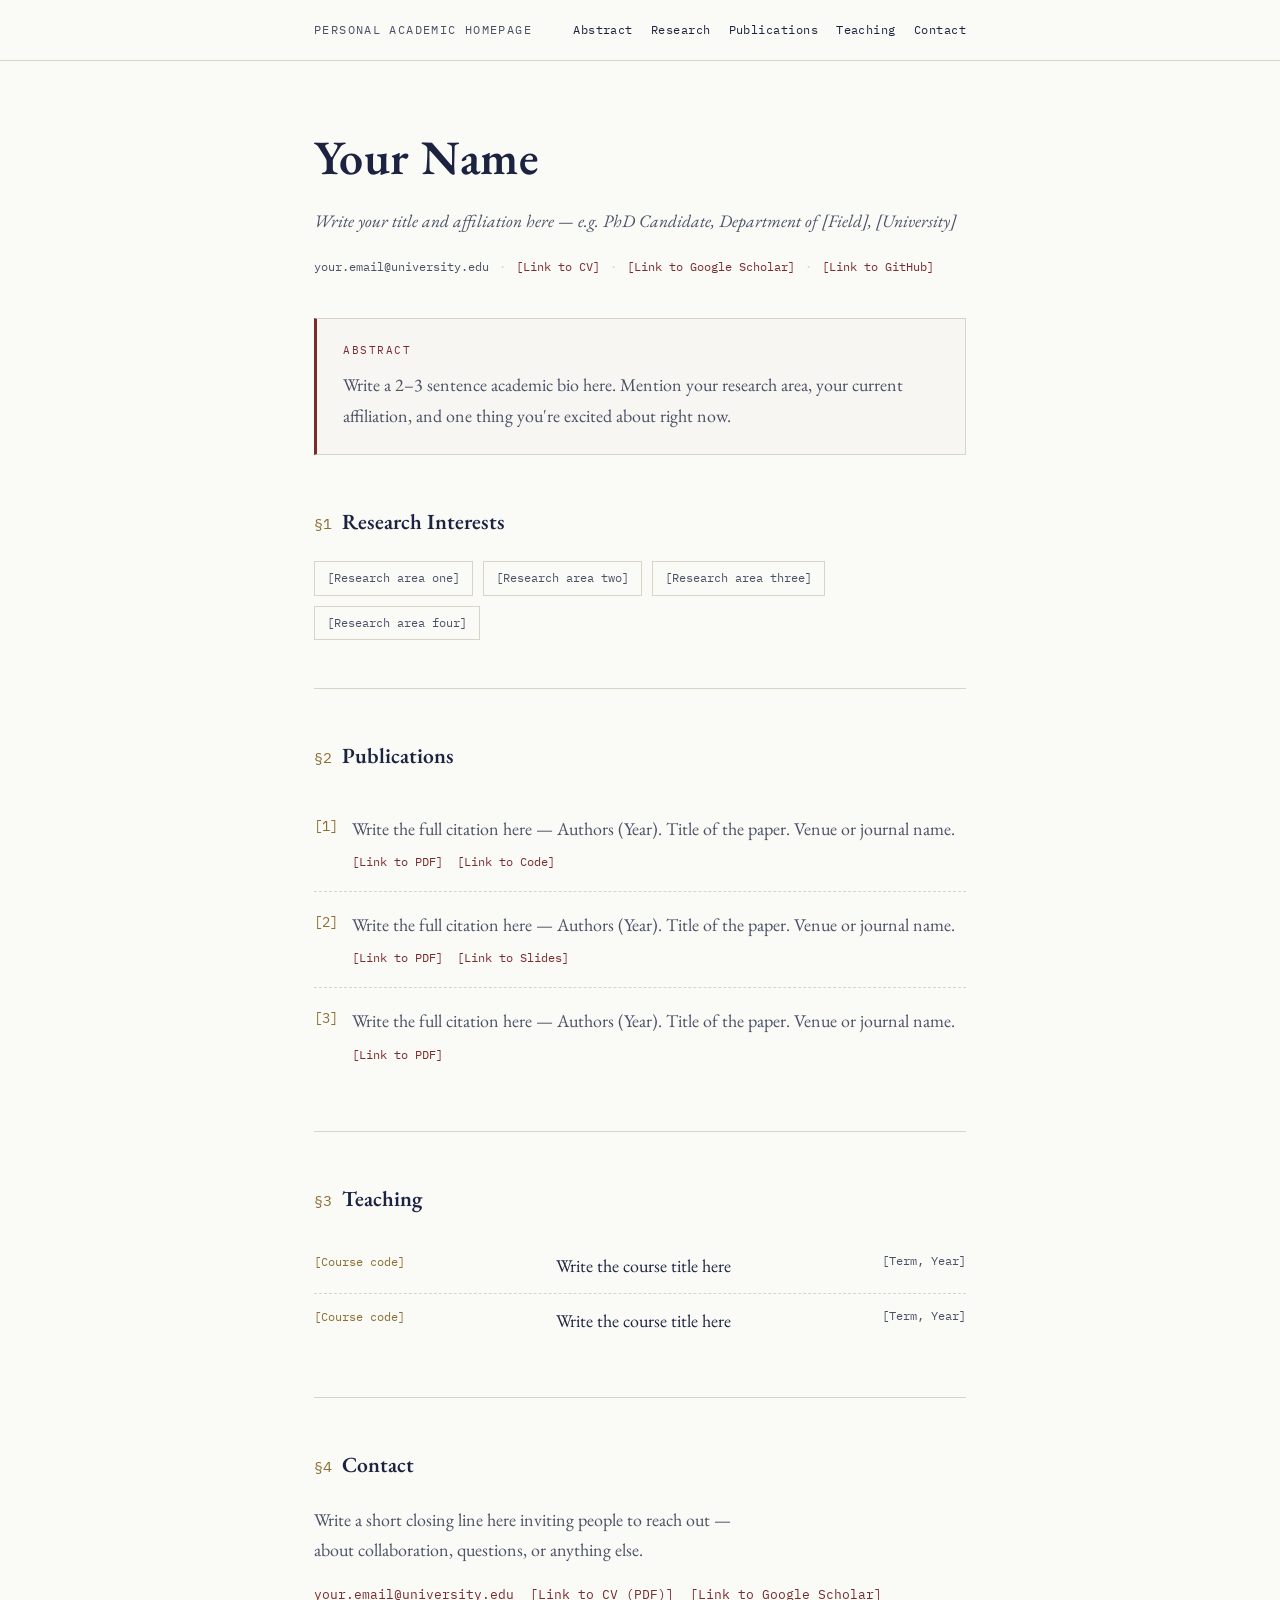
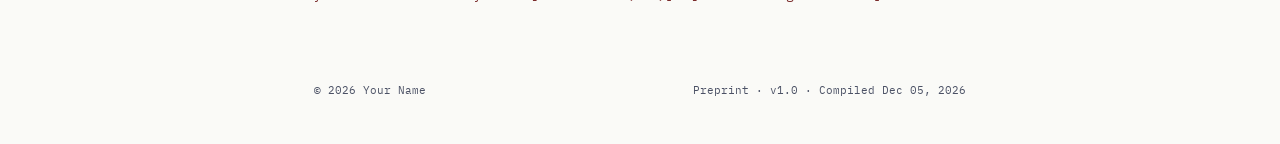
==== index.html @ ace0db7f "Add files via upload" ====
<!DOCTYPE html>
<html lang="en">
<head>
<meta charset="UTF-8">
<meta name="viewport" content="width=device-width, initial-scale=1.0">
<title>Your Name — Academic Homepage</title>
<meta name="description" content="Personal academic homepage template">

<!--
  ============================================================
  HOW TO USE THIS TEMPLATE
  1. Search for "Your Name" and replace with your actual name.
  2. Fill in every line that says "Write ... here" with your
     own content — those are the placeholders.
  3. Replace every "[Link to ...]" href="#" with a real URL.
  4. Replace "your.email@university.edu" with your real email.
  5. Save as index.html and push it to your GitHub Pages repo.
  ============================================================
-->

<link rel="preconnect" href="https://fonts.googleapis.com">
<link rel="preconnect" href="https://fonts.gstatic.com" crossorigin>
<link href="https://fonts.googleapis.com/css2?family=EB+Garamond:ital,wght@0,400;0,500;0,600;1,400;1,500&family=IBM+Plex+Mono:wght@400;600&display=swap" rel="stylesheet">

<style>
  :root{
    --ink: #1B2340;
    --ink-soft: #4B5165;
    --paper: #FAFAF7;
    --line: #D9D4C6;
    --accent: #7A2B2B;
    --brass: #8C6E31;
    --maxw: 700px;
  }

  *{ box-sizing: border-box; }
  html{ scroll-behavior: smooth; }

  body{
    margin: 0;
    background: var(--paper);
    color: var(--ink);
    font-family: 'EB Garamond', Georgia, serif;
    font-size: 18px;
    line-height: 1.7;
  }

  a{ color: var(--accent); text-decoration: none; border-bottom: 1px solid transparent; }
  a:hover{ border-bottom-color: var(--accent); }

  .wrap{
    max-width: var(--maxw);
    margin: 0 auto;
    padding: 0 24px;
  }

  /* ---------- Running head ---------- */
  .running-head{
    border-bottom: 1px solid var(--line);
    padding: 20px 0;
  }
  .running-head .wrap{
    display: flex;
    justify-content: space-between;
    align-items: baseline;
    flex-wrap: wrap;
    gap: 10px 24px;
  }
  .running-head .mark{
    font-family: 'IBM Plex Mono', monospace;
    font-size: 0.72rem;
    letter-spacing: 0.12em;
    text-transform: uppercase;
    color: var(--ink-soft);
  }
  nav.toc{
    display: flex;
    gap: 18px;
    font-family: 'IBM Plex Mono', monospace;
    font-size: 0.72rem;
    letter-spacing: 0.04em;
  }
  nav.toc a{ color: var(--ink); border-bottom: none; }
  nav.toc a:hover{ color: var(--accent); }

  /* ---------- Title block ---------- */
  .title-block{ padding: 56px 0 40px; }
  .title-block h1{
    font-weight: 600;
    font-size: clamp(2.2rem, 6vw, 3rem);
    margin: 0 0 8px;
    letter-spacing: 0.01em;
  }
  .title-block .affiliation{
    font-style: italic;
    color: var(--ink-soft);
    font-size: 1.1rem;
    margin: 0 0 20px;
  }
  .contact-row{
    font-family: 'IBM Plex Mono', monospace;
    font-size: 0.78rem;
    color: var(--ink-soft);
    display: flex;
    flex-wrap: wrap;
    gap: 6px 10px;
  }
  .contact-row span.sep{ color: var(--line); }

  /* ---------- Abstract box ---------- */
  .abstract{
    margin: 40px 0 0;
    padding: 22px 26px;
    border: 1px solid var(--line);
    border-left: 3px solid var(--accent);
    background: rgba(122,43,43,0.02);
  }
  .abstract .label{
    display: block;
    font-family: 'IBM Plex Mono', monospace;
    font-size: 0.7rem;
    letter-spacing: 0.14em;
    text-transform: uppercase;
    color: var(--accent);
    margin-bottom: 10px;
  }
  .abstract p{ margin: 0; color: var(--ink-soft); }

  /* ---------- Sections ---------- */
  section{
    padding: 48px 0;
    border-bottom: 1px solid var(--line);
  }
  section:last-of-type{ border-bottom: none; }

  .sec-head{
    display: flex;
    align-items: baseline;
    gap: 10px;
    margin-bottom: 22px;
  }
  .sec-head .sign{
    font-family: 'IBM Plex Mono', monospace;
    color: var(--brass);
    font-size: 0.95rem;
  }
  .sec-head h2{
    font-weight: 600;
    font-size: 1.35rem;
    margin: 0;
  }

  /* ---------- Research tags ---------- */
  .tag-list{
    display: flex;
    flex-wrap: wrap;
    gap: 10px;
  }
  .tag-list span{
    font-family: 'IBM Plex Mono', monospace;
    font-size: 0.75rem;
    padding: 6px 12px;
    border: 1px solid var(--line);
    color: var(--ink-soft);
  }

  /* ---------- Publications ---------- */
  .pub-list{ list-style: none; margin: 0; padding: 0; }
  .pub-list li{
    display: flex;
    gap: 14px;
    padding: 18px 0;
    border-bottom: 1px dashed var(--line);
  }
  .pub-list li:last-child{ border-bottom: none; }
  .pub-list .cite-no{
    font-family: 'IBM Plex Mono', monospace;
    color: var(--brass);
    font-size: 0.9rem;
    flex-shrink: 0;
  }
  .pub-list .cite-body p{
    margin: 0 0 8px;
    color: var(--ink-soft);
  }
  .pub-links{
    font-family: 'IBM Plex Mono', monospace;
    font-size: 0.72rem;
    display: flex;
    gap: 14px;
  }

  /* ---------- Teaching ---------- */
  .teach-list{ list-style: none; margin: 0; padding: 0; }
  .teach-list li{
    display: flex;
    justify-content: space-between;
    gap: 16px;
    padding: 12px 0;
    border-bottom: 1px dashed var(--line);
  }
  .teach-list li:last-child{ border-bottom: none; }
  .teach-list .code{
    font-family: 'IBM Plex Mono', monospace;
    font-size: 0.78rem;
    color: var(--brass);
    white-space: nowrap;
  }
  .teach-list .term{
    font-family: 'IBM Plex Mono', monospace;
    font-size: 0.75rem;
    color: var(--ink-soft);
    white-space: nowrap;
  }

  /* ---------- Contact ---------- */
  .contact p{ color: var(--ink-soft); max-width: 50ch; }
  .contact .links{
    font-family: 'IBM Plex Mono', monospace;
    font-size: 0.8rem;
    display: flex;
    flex-wrap: wrap;
    gap: 8px 16px;
    margin-top: 16px;
  }

  /* ---------- Footer ---------- */
  footer.colophon{
    padding: 26px 0 44px;
    font-family: 'IBM Plex Mono', monospace;
    font-size: 0.7rem;
    color: var(--ink-soft);
    display: flex;
    justify-content: space-between;
    flex-wrap: wrap;
    gap: 8px;
  }

  /* ---------- Reveal on scroll ---------- */
  .reveal{
    opacity: 0;
    transform: translateY(12px);
    transition: opacity .5s ease, transform .5s ease;
  }
  .reveal.is-visible{ opacity: 1; transform: none; }

  /* ---------- Accessibility ---------- */
  a:focus-visible, button:focus-visible{
    outline: 2px solid var(--accent);
    outline-offset: 3px;
  }
  @media (prefers-reduced-motion: reduce){
    *{ animation: none !important; transition: none !important; }
    .reveal{ opacity: 1; transform: none; }
  }

  @media (max-width: 600px){
    body{ font-size: 17px; }
    .title-block{ padding: 40px 0 32px; }
    section{ padding: 36px 0; }
    .pub-list li{ flex-direction: column; gap: 8px; }
    .teach-list li{ flex-direction: column; gap: 4px; }
  }
</style>
</head>
<body>

<header class="running-head">
  <div class="wrap">
    <span class="mark">Personal Academic Homepage</span>
    <nav class="toc">
      <a href="#about">Abstract</a>
      <a href="#research">Research</a>
      <a href="#publications">Publications</a>
      <a href="#teaching">Teaching</a>
      <a href="#contact">Contact</a>
    </nav>
  </div>
</header>

<main class="wrap">

  <!-- TITLE BLOCK -->
  <section class="title-block" style="border-bottom:none;padding-bottom:0;">
    <h1>Your Name</h1>
    <p class="affiliation">Write your title and affiliation here — e.g. PhD Candidate, Department of [Field], [University]</p>
    <div class="contact-row">
      <span>your.email@university.edu</span>
      <span class="sep">·</span>
      <a href="#">[Link to CV]</a>
      <span class="sep">·</span>
      <a href="#">[Link to Google Scholar]</a>
      <span class="sep">·</span>
      <a href="#">[Link to GitHub]</a>
    </div>

    <div class="abstract" id="about">
      <span class="label">Abstract</span>
      <p>Write a 2–3 sentence academic bio here. Mention your research area, your current affiliation, and one thing you're excited about right now.</p>
    </div>
  </section>

  <!-- RESEARCH INTERESTS -->
  <section id="research" class="reveal">
    <div class="sec-head">
      <span class="sign">§1</span>
      <h2>Research Interests</h2>
    </div>
    <div class="tag-list">
      <span>[Research area one]</span>
      <span>[Research area two]</span>
      <span>[Research area three]</span>
      <span>[Research area four]</span>
    </div>
  </section>

  <!-- PUBLICATIONS -->
  <section id="publications" class="reveal">
    <div class="sec-head">
      <span class="sign">§2</span>
      <h2>Publications</h2>
    </div>
    <ul class="pub-list">
      <li>
        <span class="cite-no">[1]</span>
        <div class="cite-body">
          <p>Write the full citation here — Authors (Year). Title of the paper. Venue or journal name.</p>
          <div class="pub-links">
            <a href="#">[Link to PDF]</a>
            <a href="#">[Link to Code]</a>
          </div>
        </div>
      </li>
      <li>
        <span class="cite-no">[2]</span>
        <div class="cite-body">
          <p>Write the full citation here — Authors (Year). Title of the paper. Venue or journal name.</p>
          <div class="pub-links">
            <a href="#">[Link to PDF]</a>
            <a href="#">[Link to Slides]</a>
          </div>
        </div>
      </li>
      <li>
        <span class="cite-no">[3]</span>
        <div class="cite-body">
          <p>Write the full citation here — Authors (Year). Title of the paper. Venue or journal name.</p>
          <div class="pub-links">
            <a href="#">[Link to PDF]</a>
          </div>
        </div>
      </li>
    </ul>
  </section>

  <!-- TEACHING -->
  <section id="teaching" class="reveal">
    <div class="sec-head">
      <span class="sign">§3</span>
      <h2>Teaching</h2>
    </div>
    <ul class="teach-list">
      <li>
        <span class="code">[Course code]</span>
        <span>Write the course title here</span>
        <span class="term">[Term, Year]</span>
      </li>
      <li>
        <span class="code">[Course code]</span>
        <span>Write the course title here</span>
        <span class="term">[Term, Year]</span>
      </li>
    </ul>
  </section>

  <!-- CONTACT -->
  <section id="contact" class="reveal contact">
    <div class="sec-head">
      <span class="sign">§4</span>
      <h2>Contact</h2>
    </div>
    <p>Write a short closing line here inviting people to reach out — about collaboration, questions, or anything else.</p>
    <div class="links">
      <a href="mailto:your.email@university.edu">your.email@university.edu</a>
      <a href="#">[Link to CV (PDF)]</a>
      <a href="#">[Link to Google Scholar]</a>
    </div>
  </section>

</main>

<footer class="colophon">
  <div class="wrap" style="display:flex;justify-content:space-between;flex-wrap:wrap;gap:8px;width:100%;">
    <span id="year-line">© 2026 Your Name</span>
    <span id="compiled-line"></span>
  </div>
</footer>

<script>
  document.getElementById('year-line').textContent = '© ' + new Date().getFullYear() + ' Your Name';
  document.getElementById('compiled-line').textContent =
    'Preprint · v1.0 · Compiled ' + new Date().toLocaleDateString('en-US', { year: 'numeric', month: 'short', day: '2-digit' });

  var prefersReduced = window.matchMedia('(prefers-reduced-motion: reduce)').matches;
  if (!prefersReduced && 'IntersectionObserver' in window) {
    var revealEls = document.querySelectorAll('.reveal');
    var io = new IntersectionObserver(function (entries) {
      entries.forEach(function (entry) {
        if (entry.isIntersecting) {
          entry.target.classList.add('is-visible');
          io.unobserve(entry.target);
        }
      });
    }, { threshold: 0.12 });
    revealEls.forEach(function (el) { io.observe(el); });
  } else {
    document.querySelectorAll('.reveal').forEach(function (el) {
      el.classList.add('is-visible');
    });
  }
</script>

</body>
</html>
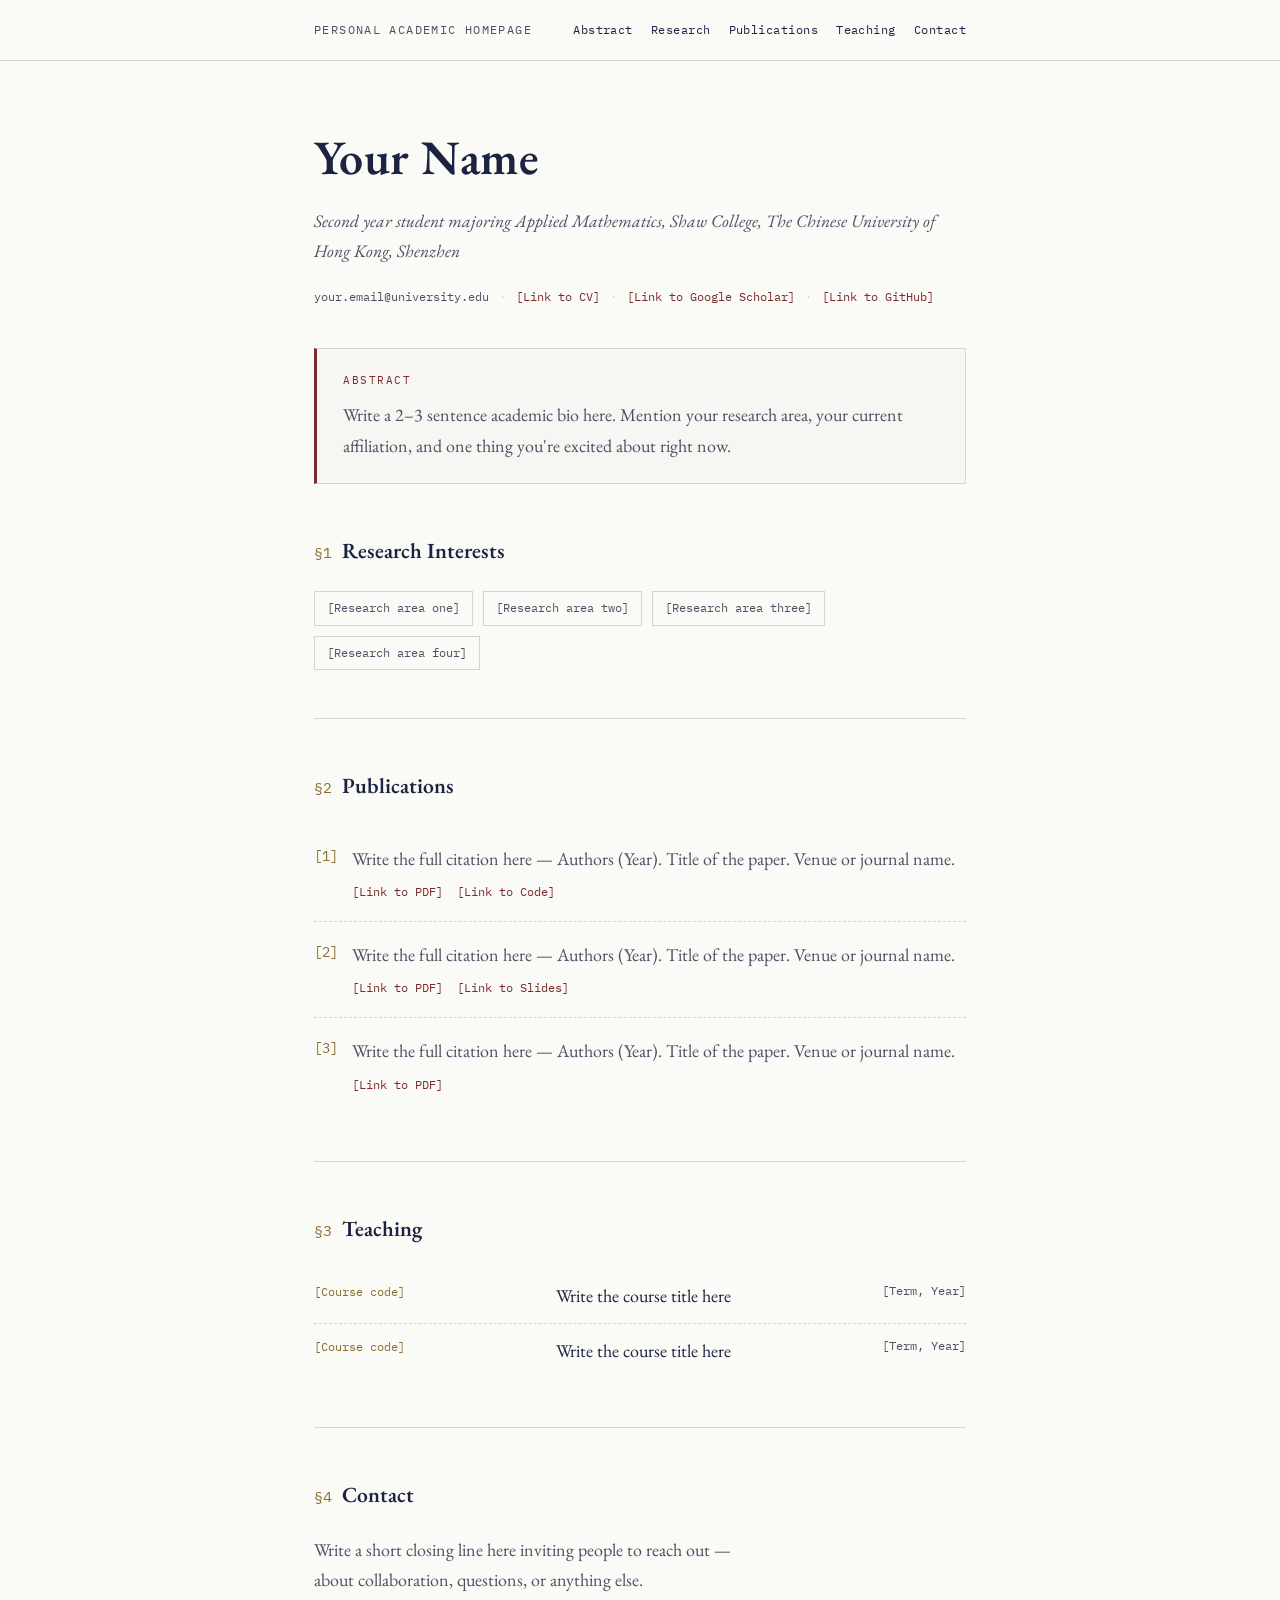
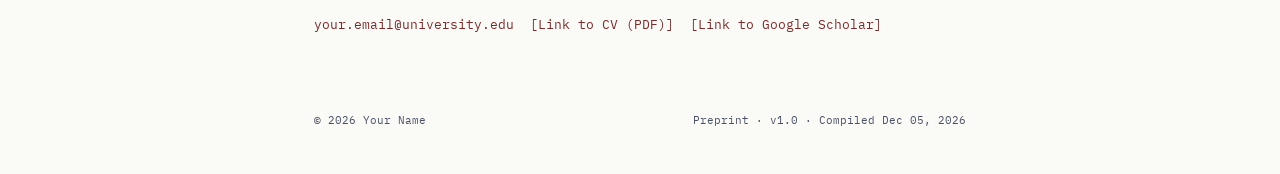
==== commit 44492b0b: "Update title and affiliation in index.html Updated the title and affiliation in the HTML file to ref" ====
--- a/index.html
+++ b/index.html
@@ -3,7 +3,7 @@
 <head>
 <meta charset="UTF-8">
 <meta name="viewport" content="width=device-width, initial-scale=1.0">
-<title>Your Name — Academic Homepage</title>
+<title>于慧泉 YU, Huiquan (Hurst) — Academic Homepage</title>
 <meta name="description" content="Personal academic homepage template">
 
 <!--
@@ -283,7 +283,7 @@
   <!-- TITLE BLOCK -->
   <section class="title-block" style="border-bottom:none;padding-bottom:0;">
     <h1>Your Name</h1>
-    <p class="affiliation">Write your title and affiliation here — e.g. PhD Candidate, Department of [Field], [University]</p>
+    <p class="affiliation">Second year student majoring Applied Mathematics, Shaw College, The Chinese University of Hong Kong, Shenzhen</p>
     <div class="contact-row">
       <span>your.email@university.edu</span>
       <span class="sep">·</span>
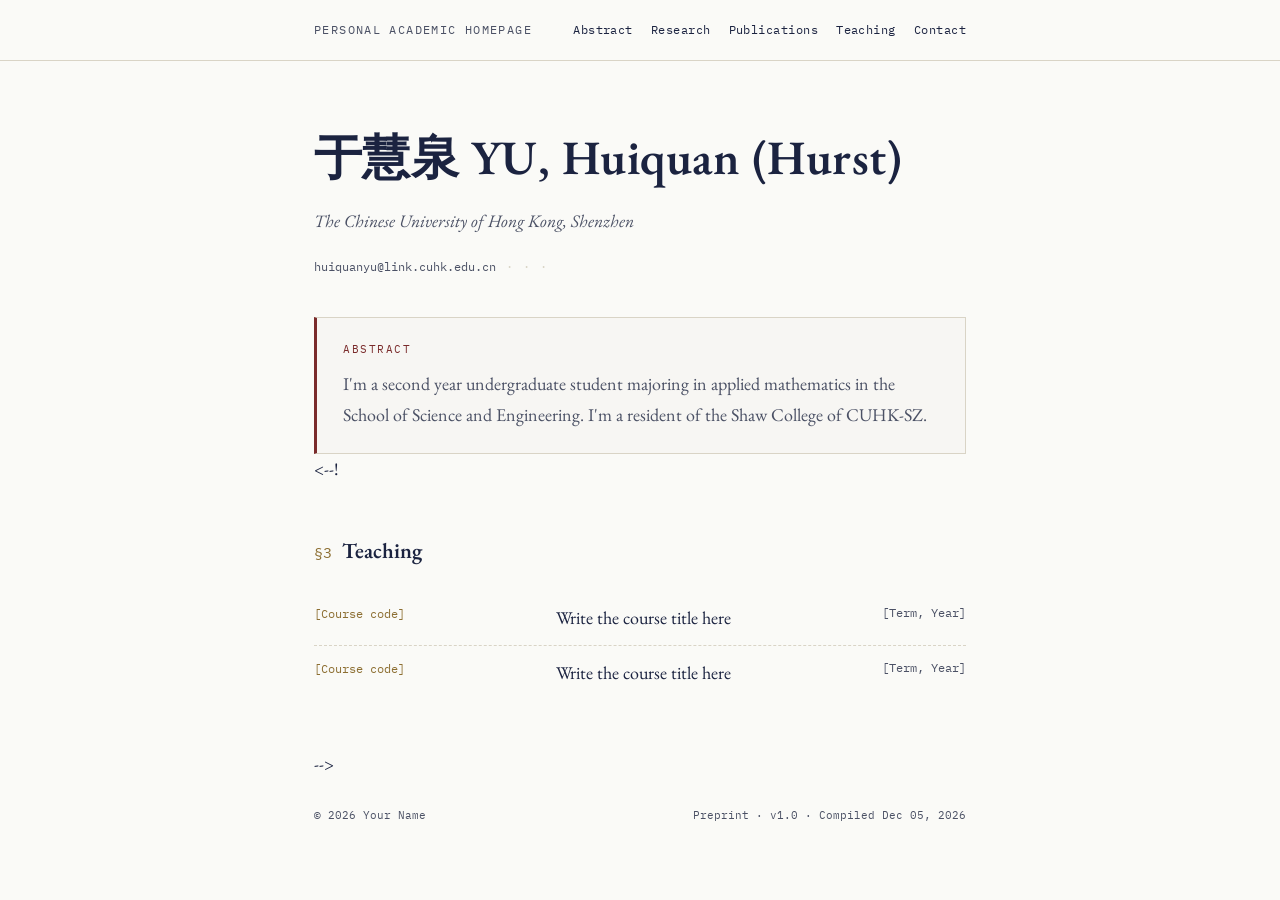
==== commit 6a5db471: "Update personal details and clean up HTML sections Updated personal information and affiliation in t" ====
--- a/index.html
+++ b/index.html
@@ -282,25 +282,26 @@
 
   <!-- TITLE BLOCK -->
   <section class="title-block" style="border-bottom:none;padding-bottom:0;">
-    <h1>Your Name</h1>
-    <p class="affiliation">Second year student majoring Applied Mathematics, Shaw College, The Chinese University of Hong Kong, Shenzhen</p>
+    <h1>于慧泉 YU, Huiquan (Hurst)</h1>
+    <p class="affiliation">The Chinese University of Hong Kong, Shenzhen</p>
     <div class="contact-row">
-      <span>your.email@university.edu</span>
+      <span>huiquanyu@link.cuhk.edu.cn</span>
       <span class="sep">·</span>
-      <a href="#">[Link to CV]</a>
+      <!-- <a href="#">[Link to CV]</a> -->
       <span class="sep">·</span>
-      <a href="#">[Link to Google Scholar]</a>
+      <!-- <a href="#">[Link to Google Scholar]</a> -->
       <span class="sep">·</span>
-      <a href="#">[Link to GitHub]</a>
+      <!-- <a href="#">[Link to GitHub]</a> -->
     </div>
 
     <div class="abstract" id="about">
       <span class="label">Abstract</span>
-      <p>Write a 2–3 sentence academic bio here. Mention your research area, your current affiliation, and one thing you're excited about right now.</p>
+      <p>I'm a second year undergraduate student majoring in applied mathematics in the School of Science and Engineering. I'm a resident of the Shaw College of CUHK-SZ.</p>
     </div>
   </section>
 
   <!-- RESEARCH INTERESTS -->
+  <!--
   <section id="research" class="reveal">
     <div class="sec-head">
       <span class="sign">§1</span>
@@ -313,8 +314,10 @@
       <span>[Research area four]</span>
     </div>
   </section>
+  -->
 
   <!-- PUBLICATIONS -->
+  <!--
   <section id="publications" class="reveal">
     <div class="sec-head">
       <span class="sign">§2</span>
@@ -352,8 +355,10 @@
       </li>
     </ul>
   </section>
+  -->
 
   <!-- TEACHING -->
+  <--!
   <section id="teaching" class="reveal">
     <div class="sec-head">
       <span class="sign">§3</span>
@@ -372,8 +377,10 @@
       </li>
     </ul>
   </section>
+  -->
 
   <!-- CONTACT -->
+  <!--
   <section id="contact" class="reveal contact">
     <div class="sec-head">
       <span class="sign">§4</span>
@@ -386,7 +393,8 @@
       <a href="#">[Link to Google Scholar]</a>
     </div>
   </section>
-
+  -->
+    
 </main>
 
 <footer class="colophon">
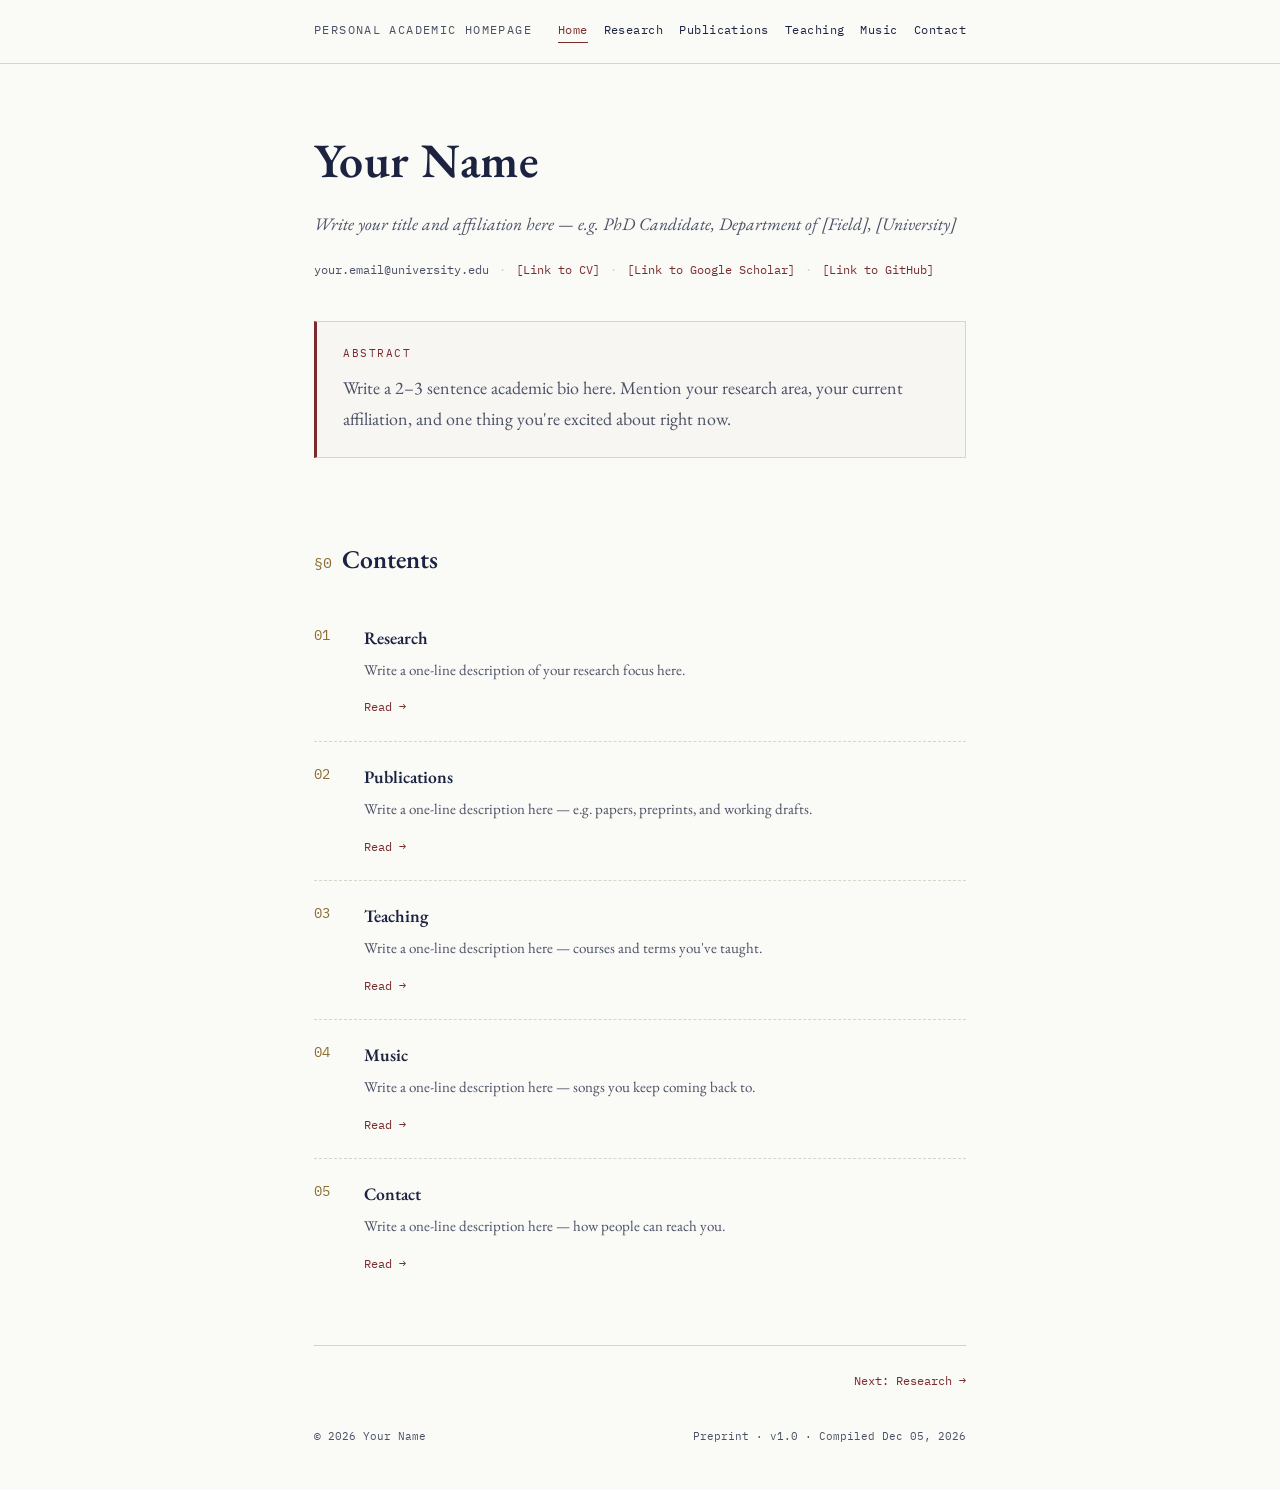
==== commit 9a02af96: "Add files via upload" ====
--- a/index.html
+++ b/index.html
@@ -3,265 +3,29 @@
 <head>
 <meta charset="UTF-8">
 <meta name="viewport" content="width=device-width, initial-scale=1.0">
-<title>于慧泉 YU, Huiquan (Hurst) — Academic Homepage</title>
-<meta name="description" content="Personal academic homepage template">
+<title>Your Name — Academic Homepage</title>
+<meta name="description" content="Personal academic homepage">
 
 <!--
   ============================================================
-  HOW TO USE THIS TEMPLATE
-  1. Search for "Your Name" and replace with your actual name.
-  2. Fill in every line that says "Write ... here" with your
-     own content — those are the placeholders.
-  3. Replace every "[Link to ...]" href="#" with a real URL.
-  4. Replace "your.email@university.edu" with your real email.
-  5. Save as index.html and push it to your GitHub Pages repo.
+  HOW THIS SITE IS ORGANIZED
+  Each section now lives on its own page:
+    index.html          — Home (this page)
+    research.html        — Research Interests
+    publications.html    — Publications
+    teaching.html         — Teaching
+    music.html            — Music you like
+    contact.html          — Contact
+  All pages share style.css and script.js, so you only need to
+  edit those two files once to change the look/behavior everywhere.
+  Replace "Your Name" and every "Write ... here" placeholder.
   ============================================================
 -->
 
 <link rel="preconnect" href="https://fonts.googleapis.com">
 <link rel="preconnect" href="https://fonts.gstatic.com" crossorigin>
 <link href="https://fonts.googleapis.com/css2?family=EB+Garamond:ital,wght@0,400;0,500;0,600;1,400;1,500&family=IBM+Plex+Mono:wght@400;600&display=swap" rel="stylesheet">
-
-<style>
-  :root{
-    --ink: #1B2340;
-    --ink-soft: #4B5165;
-    --paper: #FAFAF7;
-    --line: #D9D4C6;
-    --accent: #7A2B2B;
-    --brass: #8C6E31;
-    --maxw: 700px;
-  }
-
-  *{ box-sizing: border-box; }
-  html{ scroll-behavior: smooth; }
-
-  body{
-    margin: 0;
-    background: var(--paper);
-    color: var(--ink);
-    font-family: 'EB Garamond', Georgia, serif;
-    font-size: 18px;
-    line-height: 1.7;
-  }
-
-  a{ color: var(--accent); text-decoration: none; border-bottom: 1px solid transparent; }
-  a:hover{ border-bottom-color: var(--accent); }
-
-  .wrap{
-    max-width: var(--maxw);
-    margin: 0 auto;
-    padding: 0 24px;
-  }
-
-  /* ---------- Running head ---------- */
-  .running-head{
-    border-bottom: 1px solid var(--line);
-    padding: 20px 0;
-  }
-  .running-head .wrap{
-    display: flex;
-    justify-content: space-between;
-    align-items: baseline;
-    flex-wrap: wrap;
-    gap: 10px 24px;
-  }
-  .running-head .mark{
-    font-family: 'IBM Plex Mono', monospace;
-    font-size: 0.72rem;
-    letter-spacing: 0.12em;
-    text-transform: uppercase;
-    color: var(--ink-soft);
-  }
-  nav.toc{
-    display: flex;
-    gap: 18px;
-    font-family: 'IBM Plex Mono', monospace;
-    font-size: 0.72rem;
-    letter-spacing: 0.04em;
-  }
-  nav.toc a{ color: var(--ink); border-bottom: none; }
-  nav.toc a:hover{ color: var(--accent); }
-
-  /* ---------- Title block ---------- */
-  .title-block{ padding: 56px 0 40px; }
-  .title-block h1{
-    font-weight: 600;
-    font-size: clamp(2.2rem, 6vw, 3rem);
-    margin: 0 0 8px;
-    letter-spacing: 0.01em;
-  }
-  .title-block .affiliation{
-    font-style: italic;
-    color: var(--ink-soft);
-    font-size: 1.1rem;
-    margin: 0 0 20px;
-  }
-  .contact-row{
-    font-family: 'IBM Plex Mono', monospace;
-    font-size: 0.78rem;
-    color: var(--ink-soft);
-    display: flex;
-    flex-wrap: wrap;
-    gap: 6px 10px;
-  }
-  .contact-row span.sep{ color: var(--line); }
-
-  /* ---------- Abstract box ---------- */
-  .abstract{
-    margin: 40px 0 0;
-    padding: 22px 26px;
-    border: 1px solid var(--line);
-    border-left: 3px solid var(--accent);
-    background: rgba(122,43,43,0.02);
-  }
-  .abstract .label{
-    display: block;
-    font-family: 'IBM Plex Mono', monospace;
-    font-size: 0.7rem;
-    letter-spacing: 0.14em;
-    text-transform: uppercase;
-    color: var(--accent);
-    margin-bottom: 10px;
-  }
-  .abstract p{ margin: 0; color: var(--ink-soft); }
-
-  /* ---------- Sections ---------- */
-  section{
-    padding: 48px 0;
-    border-bottom: 1px solid var(--line);
-  }
-  section:last-of-type{ border-bottom: none; }
-
-  .sec-head{
-    display: flex;
-    align-items: baseline;
-    gap: 10px;
-    margin-bottom: 22px;
-  }
-  .sec-head .sign{
-    font-family: 'IBM Plex Mono', monospace;
-    color: var(--brass);
-    font-size: 0.95rem;
-  }
-  .sec-head h2{
-    font-weight: 600;
-    font-size: 1.35rem;
-    margin: 0;
-  }
-
-  /* ---------- Research tags ---------- */
-  .tag-list{
-    display: flex;
-    flex-wrap: wrap;
-    gap: 10px;
-  }
-  .tag-list span{
-    font-family: 'IBM Plex Mono', monospace;
-    font-size: 0.75rem;
-    padding: 6px 12px;
-    border: 1px solid var(--line);
-    color: var(--ink-soft);
-  }
-
-  /* ---------- Publications ---------- */
-  .pub-list{ list-style: none; margin: 0; padding: 0; }
-  .pub-list li{
-    display: flex;
-    gap: 14px;
-    padding: 18px 0;
-    border-bottom: 1px dashed var(--line);
-  }
-  .pub-list li:last-child{ border-bottom: none; }
-  .pub-list .cite-no{
-    font-family: 'IBM Plex Mono', monospace;
-    color: var(--brass);
-    font-size: 0.9rem;
-    flex-shrink: 0;
-  }
-  .pub-list .cite-body p{
-    margin: 0 0 8px;
-    color: var(--ink-soft);
-  }
-  .pub-links{
-    font-family: 'IBM Plex Mono', monospace;
-    font-size: 0.72rem;
-    display: flex;
-    gap: 14px;
-  }
-
-  /* ---------- Teaching ---------- */
-  .teach-list{ list-style: none; margin: 0; padding: 0; }
-  .teach-list li{
-    display: flex;
-    justify-content: space-between;
-    gap: 16px;
-    padding: 12px 0;
-    border-bottom: 1px dashed var(--line);
-  }
-  .teach-list li:last-child{ border-bottom: none; }
-  .teach-list .code{
-    font-family: 'IBM Plex Mono', monospace;
-    font-size: 0.78rem;
-    color: var(--brass);
-    white-space: nowrap;
-  }
-  .teach-list .term{
-    font-family: 'IBM Plex Mono', monospace;
-    font-size: 0.75rem;
-    color: var(--ink-soft);
-    white-space: nowrap;
-  }
-
-  /* ---------- Contact ---------- */
-  .contact p{ color: var(--ink-soft); max-width: 50ch; }
-  .contact .links{
-    font-family: 'IBM Plex Mono', monospace;
-    font-size: 0.8rem;
-    display: flex;
-    flex-wrap: wrap;
-    gap: 8px 16px;
-    margin-top: 16px;
-  }
-
-  /* ---------- Footer ---------- */
-  footer.colophon{
-    padding: 26px 0 44px;
-    font-family: 'IBM Plex Mono', monospace;
-    font-size: 0.7rem;
-    color: var(--ink-soft);
-    display: flex;
-    justify-content: space-between;
-    flex-wrap: wrap;
-    gap: 8px;
-  }
-
-  /* ---------- Reveal on scroll ---------- */
-  .reveal{
-    opacity: 0;
-    transform: translateY(12px);
-    transition: opacity .5s ease, transform .5s ease;
-  }
-  .reveal.is-visible{ opacity: 1; transform: none; }
-
-  /* ---------- Accessibility ---------- */
-  a:focus-visible, button:focus-visible{
-    outline: 2px solid var(--accent);
-    outline-offset: 3px;
-  }
-  @media (prefers-reduced-motion: reduce){
-    *{ animation: none !important; transition: none !important; }
-    .reveal{ opacity: 1; transform: none; }
-  }
-
-  @media (max-width: 600px){
-    body{ font-size: 17px; }
-    .title-block{ padding: 40px 0 32px; }
-    section{ padding: 36px 0; }
-    .pub-list li{ flex-direction: column; gap: 8px; }
-    .teach-list li{ flex-direction: column; gap: 4px; }
-  }
-</style>
+<link rel="stylesheet" href="style.css">
 </head>
 <body>
 
@@ -269,132 +33,91 @@
   <div class="wrap">
     <span class="mark">Personal Academic Homepage</span>
     <nav class="toc">
-      <a href="#about">Abstract</a>
-      <a href="#research">Research</a>
-      <a href="#publications">Publications</a>
-      <a href="#teaching">Teaching</a>
-      <a href="#contact">Contact</a>
+      <a href="index.html" class="active">Home</a>
+      <a href="research.html">Research</a>
+      <a href="publications.html">Publications</a>
+      <a href="teaching.html">Teaching</a>
+      <a href="music.html">Music</a>
+      <a href="contact.html">Contact</a>
     </nav>
   </div>
 </header>
 
 <main class="wrap">
 
-  <!-- TITLE BLOCK -->
-  <section class="title-block" style="border-bottom:none;padding-bottom:0;">
-    <h1>于慧泉 YU, Huiquan (Hurst)</h1>
-    <p class="affiliation">The Chinese University of Hong Kong, Shenzhen</p>
+  <section class="title-block">
+    <h1>Your Name</h1>
+    <p class="affiliation">Write your title and affiliation here — e.g. PhD Candidate, Department of [Field], [University]</p>
     <div class="contact-row">
-      <span>huiquanyu@link.cuhk.edu.cn</span>
+      <span>your.email@university.edu</span>
       <span class="sep">·</span>
-      <!-- <a href="#">[Link to CV]</a> -->
+      <a href="#">[Link to CV]</a>
       <span class="sep">·</span>
-      <!-- <a href="#">[Link to Google Scholar]</a> -->
+      <a href="#">[Link to Google Scholar]</a>
       <span class="sep">·</span>
-      <!-- <a href="#">[Link to GitHub]</a> -->
+      <a href="#">[Link to GitHub]</a>
     </div>
 
-    <div class="abstract" id="about">
+    <div class="abstract">
       <span class="label">Abstract</span>
-      <p>I'm a second year undergraduate student majoring in applied mathematics in the School of Science and Engineering. I'm a resident of the Shaw College of CUHK-SZ.</p>
+      <p>Write a 2–3 sentence academic bio here. Mention your research area, your current affiliation, and one thing you're excited about right now.</p>
     </div>
   </section>
 
-  <!-- RESEARCH INTERESTS -->
-  <!--
-  <section id="research" class="reveal">
+  <section class="reveal">
     <div class="sec-head">
-      <span class="sign">§1</span>
-      <h2>Research Interests</h2>
+      <span class="sign">§0</span>
+      <h2>Contents</h2>
     </div>
-    <div class="tag-list">
-      <span>[Research area one]</span>
-      <span>[Research area two]</span>
-      <span>[Research area three]</span>
-      <span>[Research area four]</span>
-    </div>
-  </section>
-  -->
-
-  <!-- PUBLICATIONS -->
-  <!--
-  <section id="publications" class="reveal">
-    <div class="sec-head">
-      <span class="sign">§2</span>
-      <h2>Publications</h2>
-    </div>
-    <ul class="pub-list">
+    <ul class="contents-list">
       <li>
-        <span class="cite-no">[1]</span>
-        <div class="cite-body">
-          <p>Write the full citation here — Authors (Year). Title of the paper. Venue or journal name.</p>
-          <div class="pub-links">
-            <a href="#">[Link to PDF]</a>
-            <a href="#">[Link to Code]</a>
-          </div>
+        <span class="num">01</span>
+        <div class="entry">
+          <h3>Research</h3>
+          <p>Write a one-line description of your research focus here.</p>
+          <a class="goto" href="research.html">Read →</a>
         </div>
       </li>
       <li>
-        <span class="cite-no">[2]</span>
-        <div class="cite-body">
-          <p>Write the full citation here — Authors (Year). Title of the paper. Venue or journal name.</p>
-          <div class="pub-links">
-            <a href="#">[Link to PDF]</a>
-            <a href="#">[Link to Slides]</a>
-          </div>
+        <span class="num">02</span>
+        <div class="entry">
+          <h3>Publications</h3>
+          <p>Write a one-line description here — e.g. papers, preprints, and working drafts.</p>
+          <a class="goto" href="publications.html">Read →</a>
         </div>
       </li>
       <li>
-        <span class="cite-no">[3]</span>
-        <div class="cite-body">
-          <p>Write the full citation here — Authors (Year). Title of the paper. Venue or journal name.</p>
-          <div class="pub-links">
-            <a href="#">[Link to PDF]</a>
-          </div>
+        <span class="num">03</span>
+        <div class="entry">
+          <h3>Teaching</h3>
+          <p>Write a one-line description here — courses and terms you've taught.</p>
+          <a class="goto" href="teaching.html">Read →</a>
+        </div>
+      </li>
+      <li>
+        <span class="num">04</span>
+        <div class="entry">
+          <h3>Music</h3>
+          <p>Write a one-line description here — songs you keep coming back to.</p>
+          <a class="goto" href="music.html">Read →</a>
+        </div>
+      </li>
+      <li>
+        <span class="num">05</span>
+        <div class="entry">
+          <h3>Contact</h3>
+          <p>Write a one-line description here — how people can reach you.</p>
+          <a class="goto" href="contact.html">Read →</a>
         </div>
       </li>
     </ul>
   </section>
-  -->
 
-  <!-- TEACHING -->
-  <--!
-  <section id="teaching" class="reveal">
-    <div class="sec-head">
-      <span class="sign">§3</span>
-      <h2>Teaching</h2>
-    </div>
-    <ul class="teach-list">
-      <li>
-        <span class="code">[Course code]</span>
-        <span>Write the course title here</span>
-        <span class="term">[Term, Year]</span>
-      </li>
-      <li>
-        <span class="code">[Course code]</span>
-        <span>Write the course title here</span>
-        <span class="term">[Term, Year]</span>
-      </li>
-    </ul>
-  </section>
-  -->
+  <nav class="pager">
+    <span class="placeholder-side">·</span>
+    <a href="research.html">Next: Research →</a>
+  </nav>
 
-  <!-- CONTACT -->
-  <!--
-  <section id="contact" class="reveal contact">
-    <div class="sec-head">
-      <span class="sign">§4</span>
-      <h2>Contact</h2>
-    </div>
-    <p>Write a short closing line here inviting people to reach out — about collaboration, questions, or anything else.</p>
-    <div class="links">
-      <a href="mailto:your.email@university.edu">your.email@university.edu</a>
-      <a href="#">[Link to CV (PDF)]</a>
-      <a href="#">[Link to Google Scholar]</a>
-    </div>
-  </section>
-  -->
-    
 </main>
 
 <footer class="colophon">
@@ -404,29 +127,6 @@
   </div>
 </footer>
 
-<script>
-  document.getElementById('year-line').textContent = '© ' + new Date().getFullYear() + ' Your Name';
-  document.getElementById('compiled-line').textContent =
-    'Preprint · v1.0 · Compiled ' + new Date().toLocaleDateString('en-US', { year: 'numeric', month: 'short', day: '2-digit' });
-
-  var prefersReduced = window.matchMedia('(prefers-reduced-motion: reduce)').matches;
-  if (!prefersReduced && 'IntersectionObserver' in window) {
-    var revealEls = document.querySelectorAll('.reveal');
-    var io = new IntersectionObserver(function (entries) {
-      entries.forEach(function (entry) {
-        if (entry.isIntersecting) {
-          entry.target.classList.add('is-visible');
-          io.unobserve(entry.target);
-        }
-      });
-    }, { threshold: 0.12 });
-    revealEls.forEach(function (el) { io.observe(el); });
-  } else {
-    document.querySelectorAll('.reveal').forEach(function (el) {
-      el.classList.add('is-visible');
-    });
-  }
-</script>
-
+<script src="script.js"></script>
 </body>
 </html>
--- a/style.css
+++ b/style.css
@@ -0,0 +1,317 @@
+/* ============================================================
+   Shared stylesheet for all pages.
+   Design: academic paper / preprint visual language.
+   ============================================================ */
+
+:root{
+  --ink: #1B2340;
+  --ink-soft: #4B5165;
+  --paper: #FAFAF7;
+  --line: #D9D4C6;
+  --accent: #7A2B2B;
+  --brass: #8C6E31;
+  --maxw: 700px;
+}
+
+*{ box-sizing: border-box; }
+html{ scroll-behavior: smooth; }
+
+body{
+  margin: 0;
+  background: var(--paper);
+  color: var(--ink);
+  font-family: 'EB Garamond', Georgia, serif;
+  font-size: 18px;
+  line-height: 1.7;
+}
+
+a{ color: var(--accent); text-decoration: none; border-bottom: 1px solid transparent; }
+a:hover{ border-bottom-color: var(--accent); }
+
+.wrap{
+  max-width: var(--maxw);
+  margin: 0 auto;
+  padding: 0 24px;
+}
+
+/* ---------- Running head ---------- */
+.running-head{
+  border-bottom: 1px solid var(--line);
+  padding: 20px 0;
+}
+.running-head .wrap{
+  display: flex;
+  justify-content: space-between;
+  align-items: baseline;
+  flex-wrap: wrap;
+  gap: 10px 24px;
+}
+.running-head .mark{
+  font-family: 'IBM Plex Mono', monospace;
+  font-size: 0.72rem;
+  letter-spacing: 0.12em;
+  text-transform: uppercase;
+  color: var(--ink-soft);
+}
+nav.toc{
+  display: flex;
+  gap: 16px;
+  font-family: 'IBM Plex Mono', monospace;
+  font-size: 0.72rem;
+  letter-spacing: 0.04em;
+  flex-wrap: wrap;
+}
+nav.toc a{ color: var(--ink); border-bottom: none; padding-bottom: 2px; }
+nav.toc a:hover{ color: var(--accent); }
+nav.toc a.active{
+  color: var(--accent);
+  border-bottom: 1px solid var(--accent);
+}
+
+/* ---------- Title block (home page) ---------- */
+.title-block{ padding: 56px 0 40px; }
+.title-block h1{
+  font-weight: 600;
+  font-size: clamp(2.2rem, 6vw, 3rem);
+  margin: 0 0 8px;
+  letter-spacing: 0.01em;
+}
+.title-block .affiliation{
+  font-style: italic;
+  color: var(--ink-soft);
+  font-size: 1.1rem;
+  margin: 0 0 20px;
+}
+.contact-row{
+  font-family: 'IBM Plex Mono', monospace;
+  font-size: 0.78rem;
+  color: var(--ink-soft);
+  display: flex;
+  flex-wrap: wrap;
+  gap: 6px 10px;
+}
+.contact-row span.sep{ color: var(--line); }
+
+/* ---------- Abstract box ---------- */
+.abstract{
+  margin: 40px 0 0;
+  padding: 22px 26px;
+  border: 1px solid var(--line);
+  border-left: 3px solid var(--accent);
+  background: rgba(122,43,43,0.02);
+}
+.abstract .label{
+  display: block;
+  font-family: 'IBM Plex Mono', monospace;
+  font-size: 0.7rem;
+  letter-spacing: 0.14em;
+  text-transform: uppercase;
+  color: var(--accent);
+  margin-bottom: 10px;
+}
+.abstract p{ margin: 0; color: var(--ink-soft); }
+
+/* ---------- Generic page header (non-home pages) ---------- */
+.page-header{ padding: 48px 0 8px; }
+
+/* ---------- Sections ---------- */
+main section{
+  padding: 40px 0 48px;
+}
+
+.sec-head{
+  display: flex;
+  align-items: baseline;
+  gap: 10px;
+  margin-bottom: 22px;
+}
+.sec-head .sign{
+  font-family: 'IBM Plex Mono', monospace;
+  color: var(--brass);
+  font-size: 0.95rem;
+}
+.sec-head h2, .sec-head h1{
+  font-weight: 600;
+  font-size: 1.6rem;
+  margin: 0;
+}
+
+/* ---------- Contents list (home page) ---------- */
+.contents-list{ list-style: none; margin: 0; padding: 0; }
+.contents-list li{
+  display: flex;
+  gap: 16px;
+  padding: 20px 0;
+  border-bottom: 1px dashed var(--line);
+  align-items: flex-start;
+}
+.contents-list li:last-child{ border-bottom: none; }
+.contents-list .num{
+  font-family: 'IBM Plex Mono', monospace;
+  color: var(--brass);
+  font-size: 0.9rem;
+  flex-shrink: 0;
+  width: 34px;
+}
+.contents-list .entry{ flex: 1; }
+.contents-list h3{ margin: 0 0 4px; font-weight: 600; font-size: 1.1rem; }
+.contents-list p{ margin: 0 0 8px; color: var(--ink-soft); font-size: 0.94rem; }
+.contents-list a.goto{
+  font-family: 'IBM Plex Mono', monospace;
+  font-size: 0.75rem;
+}
+
+/* ---------- Research tags ---------- */
+.tag-list{ display: flex; flex-wrap: wrap; gap: 10px; }
+.tag-list span{
+  font-family: 'IBM Plex Mono', monospace;
+  font-size: 0.75rem;
+  padding: 6px 12px;
+  border: 1px solid var(--line);
+  color: var(--ink-soft);
+}
+
+/* ---------- Publications ---------- */
+.pub-list{ list-style: none; margin: 0; padding: 0; }
+.pub-list li{
+  display: flex;
+  gap: 14px;
+  padding: 18px 0;
+  border-bottom: 1px dashed var(--line);
+}
+.pub-list li:last-child{ border-bottom: none; }
+.pub-list .cite-no{
+  font-family: 'IBM Plex Mono', monospace;
+  color: var(--brass);
+  font-size: 0.9rem;
+  flex-shrink: 0;
+}
+.pub-list .cite-body p{ margin: 0 0 8px; color: var(--ink-soft); }
+.pub-links{ font-family: 'IBM Plex Mono', monospace; font-size: 0.72rem; display: flex; gap: 14px; }
+
+/* ---------- Teaching ---------- */
+.teach-list{ list-style: none; margin: 0; padding: 0; }
+.teach-list li{
+  display: flex;
+  justify-content: space-between;
+  gap: 16px;
+  padding: 12px 0;
+  border-bottom: 1px dashed var(--line);
+}
+.teach-list li:last-child{ border-bottom: none; }
+.teach-list .code{ font-family: 'IBM Plex Mono', monospace; font-size: 0.78rem; color: var(--brass); white-space: nowrap; }
+.teach-list .term{ font-family: 'IBM Plex Mono', monospace; font-size: 0.75rem; color: var(--ink-soft); white-space: nowrap; }
+
+/* ---------- Music ---------- */
+.track-card{
+  display: flex;
+  gap: 20px;
+  padding: 26px 0;
+  border-bottom: 1px dashed var(--line);
+}
+.track-card:last-child{ border-bottom: none; }
+.cover-placeholder{
+  width: 120px;
+  height: 120px;
+  flex-shrink: 0;
+  border: 1px dashed var(--line);
+  border-radius: 2px;
+  display: flex;
+  align-items: center;
+  justify-content: center;
+  text-align: center;
+  font-family: 'IBM Plex Mono', monospace;
+  font-size: 0.62rem;
+  line-height: 1.4;
+  color: var(--ink-soft);
+  padding: 8px;
+  position: relative;
+}
+.cover-placeholder::after{
+  content: "";
+  position: absolute;
+  width: 14px;
+  height: 14px;
+  border-radius: 50%;
+  border: 1px solid var(--line);
+  top: 50%; left: 50%;
+  transform: translate(-50%, -50%);
+}
+.track-card img.cover{
+  width: 120px;
+  height: 120px;
+  object-fit: cover;
+  flex-shrink: 0;
+  border: 1px solid var(--line);
+}
+.track-meta h3{ margin: 0 0 4px; font-size: 1.25rem; }
+.track-meta .artist{ font-style: italic; color: var(--ink-soft); margin: 0 0 12px; }
+.track-tag{
+  display: inline-block;
+  font-family: 'IBM Plex Mono', monospace;
+  font-size: 0.68rem;
+  padding: 4px 10px;
+  border: 1px solid var(--line);
+  color: var(--brass);
+  margin-bottom: 12px;
+}
+.track-link{ font-family: 'IBM Plex Mono', monospace; font-size: 0.75rem; display: block; }
+
+/* ---------- Contact ---------- */
+.contact-body p{ color: var(--ink-soft); max-width: 50ch; }
+.contact-body .links{
+  font-family: 'IBM Plex Mono', monospace;
+  font-size: 0.8rem;
+  display: flex;
+  flex-wrap: wrap;
+  gap: 8px 16px;
+  margin-top: 16px;
+}
+
+/* ---------- Pager (prev/next between pages) ---------- */
+.pager{
+  display: flex;
+  justify-content: space-between;
+  padding: 24px 0 8px;
+  border-top: 1px solid var(--line);
+  font-family: 'IBM Plex Mono', monospace;
+  font-size: 0.78rem;
+}
+.pager .placeholder-side{ visibility: hidden; }
+
+/* ---------- Footer ---------- */
+footer.colophon{
+  padding: 26px 0 44px;
+  font-family: 'IBM Plex Mono', monospace;
+  font-size: 0.7rem;
+  color: var(--ink-soft);
+  display: flex;
+  justify-content: space-between;
+  flex-wrap: wrap;
+  gap: 8px;
+}
+
+/* ---------- Reveal on scroll ---------- */
+.reveal{ opacity: 0; transform: translateY(12px); transition: opacity .5s ease, transform .5s ease; }
+.reveal.is-visible{ opacity: 1; transform: none; }
+
+/* ---------- Accessibility ---------- */
+a:focus-visible, button:focus-visible{
+  outline: 2px solid var(--accent);
+  outline-offset: 3px;
+}
+@media (prefers-reduced-motion: reduce){
+  *{ animation: none !important; transition: none !important; }
+  .reveal{ opacity: 1; transform: none; }
+}
+
+@media (max-width: 600px){
+  body{ font-size: 17px; }
+  .title-block{ padding: 40px 0 32px; }
+  main section{ padding: 32px 0 40px; }
+  .pub-list li{ flex-direction: column; gap: 8px; }
+  .teach-list li{ flex-direction: column; gap: 4px; }
+  .track-card{ flex-direction: column; }
+  .contents-list li{ flex-direction: column; }
+  .contents-list .num{ width: auto; }
+}
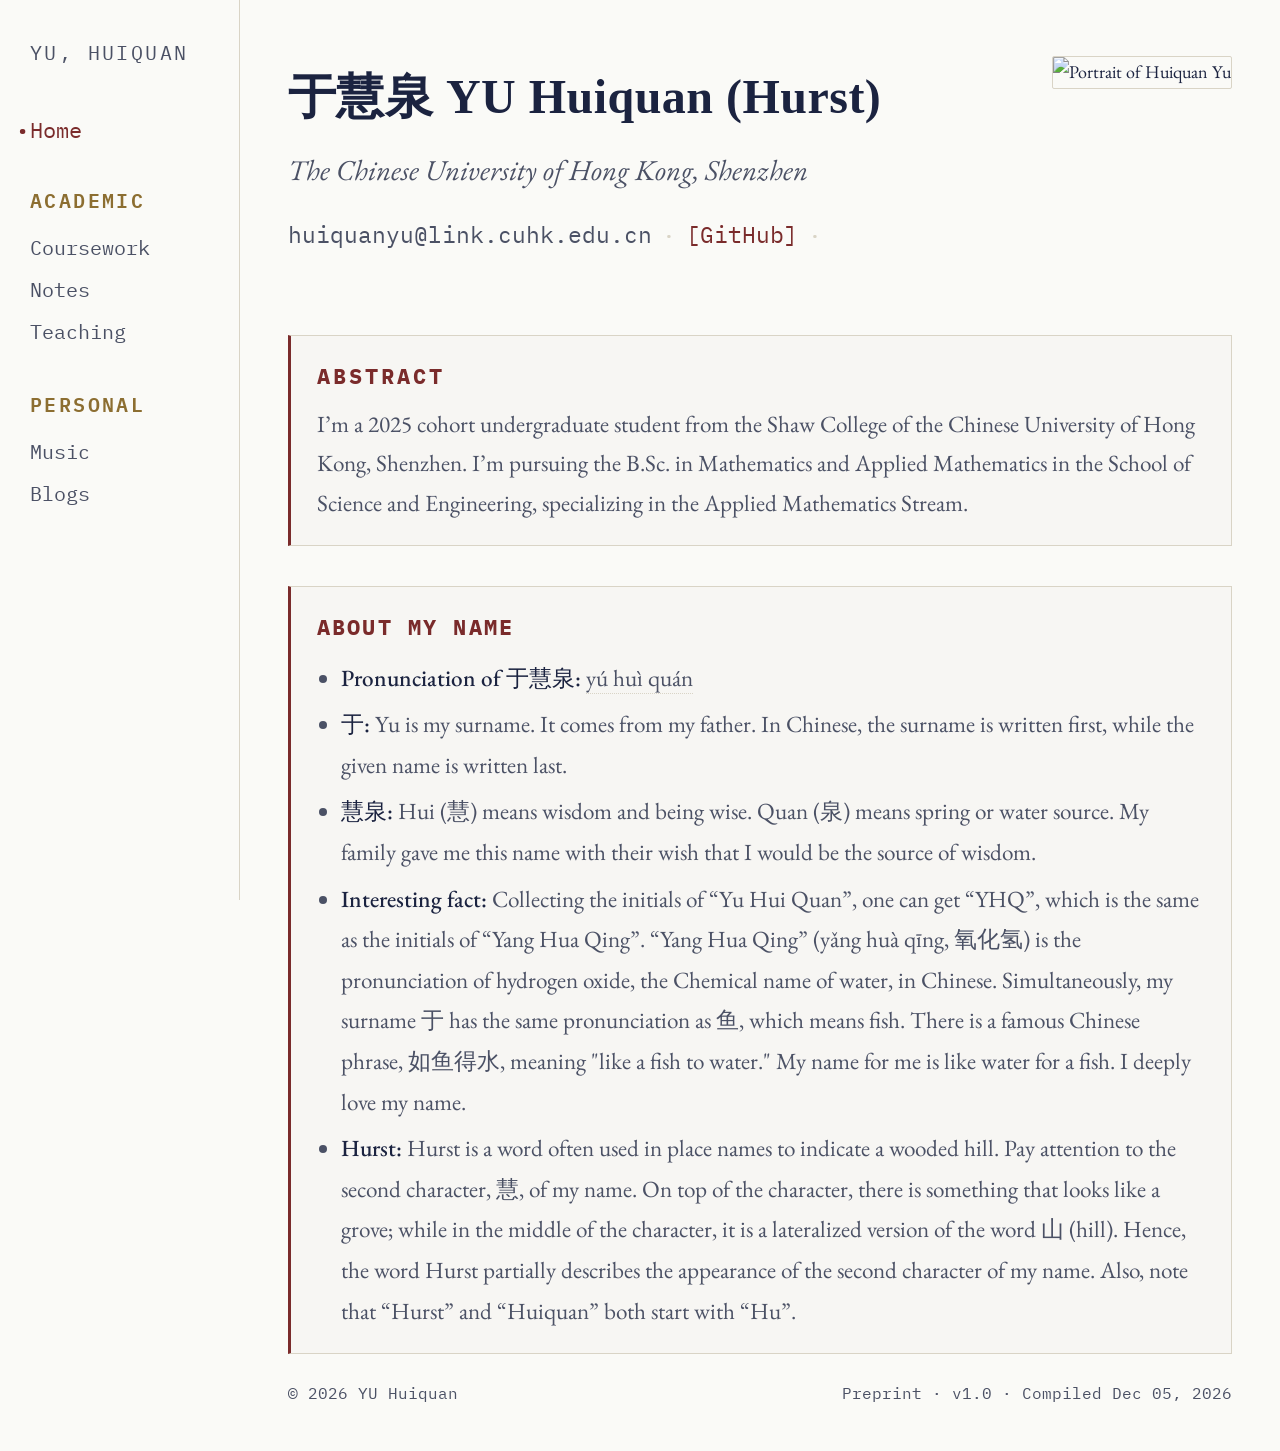
==== commit f123c2b4: "Add files via upload" ====
--- a/index.html
+++ b/index.html
@@ -3,7 +3,7 @@
 <head>
 <meta charset="UTF-8">
 <meta name="viewport" content="width=device-width, initial-scale=1.0">
-<title>Your Name — Academic Homepage</title>
+<title>YU Huiquan — Academic Homepage</title>
 <meta name="description" content="Personal academic homepage">
 
 <!--
@@ -29,104 +29,128 @@
 </head>
 <body>
 
-<header class="running-head">
-  <div class="wrap">
-    <span class="mark">Personal Academic Homepage</span>
-    <nav class="toc">
-      <a href="index.html" class="active">Home</a>
-      <a href="research.html">Research</a>
-      <a href="publications.html">Publications</a>
+<aside class="sidebar">
+  <div class="sidebar-brand">YU, Huiquan</div>
+
+  <nav class="side-nav">
+    <a class="nav-home active" href="index.html">Home</a>
+
+    <div class="nav-group">
+      <div class="nav-group-title">Academic</div>
+      <a href="coursework.html">Coursework</a>
+      <a href="notes.html">Notes</a>
       <a href="teaching.html">Teaching</a>
+    </div>
+
+    <div class="nav-group">
+      <div class="nav-group-title">Personal</div>
       <a href="music.html">Music</a>
-      <a href="contact.html">Contact</a>
-    </nav>
-  </div>
-</header>
+      <a href="blogs.html">Blogs</a>
+    </div>
+  </nav>
+</aside>
+
+
+<div class="page-content">
 
 <main class="wrap">
 
-  <section class="title-block">
-    <h1>Your Name</h1>
-    <p class="affiliation">Write your title and affiliation here — e.g. PhD Candidate, Department of [Field], [University]</p>
-    <div class="contact-row">
-      <span>your.email@university.edu</span>
-      <span class="sep">·</span>
-      <a href="#">[Link to CV]</a>
-      <span class="sep">·</span>
-      <a href="#">[Link to Google Scholar]</a>
-      <span class="sep">·</span>
-      <a href="#">[Link to GitHub]</a>
+<section class="title-block">
+
+  <div class="title-layout">
+
+    <div class="title-text">
+      <h1>于慧泉 YU Huiquan (Hurst)</h1>
+
+      <p class="affiliation">
+        The Chinese University of Hong Kong, Shenzhen
+      </p>
+
+      <div class="contact-row">
+        <span>huiquanyu@link.cuhk.edu.cn</span>
+        <span class="sep">·</span>
+
+        <a href="https://github.com/HurstYU">[GitHub]</a>
+        <span class="sep">·</span>
+      </div>
     </div>
+
+    <div class="profile-photo">
+      <img
+        src="assets/home/photo.jpg"
+        alt="Portrait of Huiquan Yu"
+      >
+    </div>
+
+  </div>
+
+</section>
 
     <div class="abstract">
       <span class="label">Abstract</span>
-      <p>Write a 2–3 sentence academic bio here. Mention your research area, your current affiliation, and one thing you're excited about right now.</p>
+      <p>I’m a 2025 cohort undergraduate student from the Shaw College of the Chinese University of Hong Kong, Shenzhen.
+         I’m pursuing the B.Sc. in Mathematics and Applied Mathematics in the School of Science and Engineering, specializing in the Applied Mathematics Stream.</p>
     </div>
-  </section>
 
-  <section class="reveal">
-    <div class="sec-head">
-      <span class="sign">§0</span>
-      <h2>Contents</h2>
-    </div>
-    <ul class="contents-list">
-      <li>
-        <span class="num">01</span>
-        <div class="entry">
-          <h3>Research</h3>
-          <p>Write a one-line description of your research focus here.</p>
-          <a class="goto" href="research.html">Read →</a>
-        </div>
-      </li>
-      <li>
-        <span class="num">02</span>
-        <div class="entry">
-          <h3>Publications</h3>
-          <p>Write a one-line description here — e.g. papers, preprints, and working drafts.</p>
-          <a class="goto" href="publications.html">Read →</a>
-        </div>
-      </li>
-      <li>
-        <span class="num">03</span>
-        <div class="entry">
-          <h3>Teaching</h3>
-          <p>Write a one-line description here — courses and terms you've taught.</p>
-          <a class="goto" href="teaching.html">Read →</a>
-        </div>
-      </li>
-      <li>
-        <span class="num">04</span>
-        <div class="entry">
-          <h3>Music</h3>
-          <p>Write a one-line description here — songs you keep coming back to.</p>
-          <a class="goto" href="music.html">Read →</a>
-        </div>
-      </li>
-      <li>
-        <span class="num">05</span>
-        <div class="entry">
-          <h3>Contact</h3>
-          <p>Write a one-line description here — how people can reach you.</p>
-          <a class="goto" href="contact.html">Read →</a>
-        </div>
-      </li>
-    </ul>
-  </section>
+    <section class="name-card">
+  <span class="label">About My Name</span>
 
-  <nav class="pager">
-    <span class="placeholder-side">·</span>
-    <a href="research.html">Next: Research →</a>
-  </nav>
+  <ul class="name-list">
+    <li>
+      <strong>Pronunciation of 于慧泉:</strong>
+      <a
+        class="pronunciation-link"
+        href="javascript:void(0)"
+        onclick="document.getElementById('name-pronunciation').play()"
+        title="Click to hear the pronunciation"
+      >
+        yú huì quán
+      </a>
+    </li>
+
+    <li>
+      <strong>于:</strong>
+      Yu is my surname. It comes from my father. In Chinese, the surname is written first, while the given name is written last.
+    </li>
+
+    <li>
+      <strong>慧泉:</strong>
+      Hui (慧) means wisdom and being wise. Quan (泉) means spring or water source. My family gave me this name with their wish that I would be the source of wisdom.
+    </li>
+
+    <li>
+      <strong>Interesting fact:</strong>
+      Collecting the initials of “Yu Hui Quan”, one can get “YHQ”, which is the same as the initials of “Yang Hua Qing”.
+       “Yang Hua Qing” (yǎng huà qīng, 氧化氢) is the pronunciation of hydrogen oxide, the Chemical name of water, in Chinese. 
+       Simultaneously, my surname 于 has the same pronunciation as 鱼, which means fish. There is a famous Chinese phrase, 如鱼得水, 
+       meaning "like a fish to water." My name for me is like water for a fish. I deeply love my name.
+    </li>
+
+    <li>
+      <strong>Hurst:</strong>
+      Hurst is a word often used in place names to indicate a wooded hill. Pay attention to the second character, 慧, of my name. 
+      On top of the character, there is something that looks like a grove; while in the middle of the character, it is a lateralized version of the word 山 (hill). 
+      Hence, the word Hurst partially describes the appearance of the second character of my name. Also, note that “Hurst” and “Huiquan” both start with “Hu”.
+    </li>
+  </ul>
+
+  <audio id="name-pronunciation">
+    <source src="assets/audio/name.mp3" type="audio/mpeg">
+  </audio>
+</section>
 
 </main>
 
 <footer class="colophon">
-  <div class="wrap" style="display:flex;justify-content:space-between;flex-wrap:wrap;gap:8px;width:100%;">
-    <span id="year-line">© 2026 Your Name</span>
+  <div class="wrap footer-inner">
+    <span id="year-line">© 2026 YU Huiquan</span>
     <span id="compiled-line"></span>
   </div>
 </footer>
 
+
+</div>
+
 <script src="script.js"></script>
 </body>
 </html>
--- a/style.css
+++ b/style.css
@@ -13,6 +13,20 @@
   --maxw: 700px;
 }
 
+@media (prefers-color-scheme: dark){
+
+  :root{
+    --ink: #E8E6DF;
+    --ink-soft: #B8B5AD;
+    --paper: #171716;
+    --line: #3E3C37;
+
+    --accent: #D98282;
+    --brass: #C6A35A;
+  }
+
+}
+
 *{ box-sizing: border-box; }
 html{ scroll-behavior: smooth; }
 
@@ -20,7 +34,13 @@
   margin: 0;
   background: var(--paper);
   color: var(--ink);
-  font-family: 'EB Garamond', Georgia, serif;
+  font-family: 
+    'EB Garamond',
+    "Songti SC",
+    "STSong",
+    "Noto Serif CJK SC",
+    Georgia,
+    serif;
   font-size: 18px;
   line-height: 1.7;
 }
@@ -29,62 +49,139 @@
 a:hover{ border-bottom-color: var(--accent); }
 
 .wrap{
-  max-width: var(--maxw);
+  max-width: min(1180px, calc(100% - 48px));
   margin: 0 auto;
   padding: 0 24px;
 }
 
-/* ---------- Running head ---------- */
-.running-head{
-  border-bottom: 1px solid var(--line);
-  padding: 20px 0;
-}
-.running-head .wrap{
-  display: flex;
-  justify-content: space-between;
-  align-items: baseline;
-  flex-wrap: wrap;
-  gap: 10px 24px;
-}
-.running-head .mark{
-  font-family: 'IBM Plex Mono', monospace;
-  font-size: 0.72rem;
+/* ---------- Sidebar navigation ---------- */
+.sidebar{
+  position: fixed;
+  top: 0;
+  left: 0;
+  width: 240px;
+  height: 100vh;
+  padding: 36px 30px;
+  border-right: 1px solid var(--line);
+  background: var(--paper);
+  z-index: 10;
+}
+
+.sidebar-brand{
+  font-family: 'IBM Plex Mono', monospace;
+  font-size: 1.25rem;
   letter-spacing: 0.12em;
   text-transform: uppercase;
   color: var(--ink-soft);
-}
-nav.toc{
-  display: flex;
-  gap: 16px;
-  font-family: 'IBM Plex Mono', monospace;
-  font-size: 0.72rem;
-  letter-spacing: 0.04em;
-  flex-wrap: wrap;
-}
-nav.toc a{ color: var(--ink); border-bottom: none; padding-bottom: 2px; }
-nav.toc a:hover{ color: var(--accent); }
-nav.toc a.active{
+  margin-bottom: 42px;
+}
+
+.side-nav{
+  display: flex;
+  flex-direction: column;
+  align-items: flex-start;
+}
+
+.nav-home{
+  font-family: 'IBM Plex Mono', monospace;
+  font-size: 1.35rem;
+  color: var(--ink);
+  margin-bottom: 34px;
+  border-bottom: none;
+}
+
+.nav-group{
+  display: flex;
+  flex-direction: column;
+  align-items: flex-start;
+  margin-bottom: 34px;
+}
+
+.nav-group-title{
+  font-family: 'IBM Plex Mono', monospace;
+  font-size: 1.25rem;
+  font-weight: 600;
+  letter-spacing: 0.12em;
+  text-transform: uppercase;
+  color: var(--brass);
+  margin-bottom: 10px;
+}
+
+.nav-group a{
+  font-family: 'IBM Plex Mono', monospace;
+  font-size: 1.25rem;
+  color: var(--ink-soft);
+  margin: 4px 0;
+  border-bottom: none;
+}
+
+.nav-group a:hover,
+.nav-home:hover{
   color: var(--accent);
-  border-bottom: 1px solid var(--accent);
+  border-bottom: none;
+}
+
+.side-nav a.active{
+  color: var(--accent);
+}
+
+.side-nav a.active::before{
+  content: "•";
+  display: inline-block;
+  width: 14px;
+  margin-left: -14px;
+  color: var(--accent);
+}
+
+.page-content{
+  margin-left: 240px;
 }
 
 /* ---------- Title block (home page) ---------- */
 .title-block{ padding: 56px 0 40px; }
 .title-block h1{
+    font-family:
+    Georgia,
+    "Times New Roman",
+    Times,
+    serif;
   font-weight: 600;
   font-size: clamp(2.2rem, 6vw, 3rem);
   margin: 0 0 8px;
   letter-spacing: 0.01em;
 }
+.title-block{
+  padding: 56px 0 40px;
+}
+.title-layout{
+  display: flex;
+  justify-content: space-between;
+  align-items: flex-start;
+  gap: 48px;
+}
+.title-text{
+  flex: 1;
+  min-width: 0;
+}
+.profile-photo{
+  flex-shrink: 0;
+}
+.profile-photo img{
+  width: 285px;
+  height: 210px;
+  object-fit: cover;
+  border: 1px solid var(--line);
+  border-radius: 2px;
+}
 .title-block .affiliation{
   font-style: italic;
   color: var(--ink-soft);
-  font-size: 1.1rem;
+  font-size: 1.8rem;
   margin: 0 0 20px;
 }
 .contact-row{
   font-family: 'IBM Plex Mono', monospace;
-  font-size: 0.78rem;
+  font-size: 1.45rem;
   color: var(--ink-soft);
   display: flex;
   flex-wrap: wrap;
@@ -103,13 +200,77 @@
 .abstract .label{
   display: block;
   font-family: 'IBM Plex Mono', monospace;
-  font-size: 0.7rem;
+  font-size: 1.35rem;
+  font-weight: 800;
   letter-spacing: 0.14em;
   text-transform: uppercase;
   color: var(--accent);
   margin-bottom: 10px;
 }
-.abstract p{ margin: 0; color: var(--ink-soft); }
+.abstract p{ margin: 0; font-size: 1.45rem; color: var(--ink-soft); }
+
+/* ---------- About My Name box ---------- */
+
+.name-card{
+  margin: 40px 0 0;
+  padding: 22px 26px;
+
+  border: 1px solid var(--line);
+  border-left: 3px solid var(--accent);
+
+  background: rgba(122,43,43,0.02);
+}
+
+.name-card .label{
+  display: block;
+
+  font-family: 'IBM Plex Mono', monospace;
+  font-size: 1.35rem;
+  font-weight: 800;
+  letter-spacing: 0.1em;
+  text-transform: uppercase;
+
+  color: var(--accent);
+
+  margin-bottom: 12px;
+}
+
+.name-list{
+  margin: 0;
+  padding-left: 24px;
+
+  font-size: 1.45rem;
+  line-height: 1.75;
+
+  color: var(--ink-soft);
+}
+
+.name-list li{
+  margin-bottom: 6px;
+}
+
+.name-list li:last-child{
+  margin-bottom: 0;
+}
+
+.name-list strong{
+  color: var(--ink);
+  font-weight: 500;
+}
+
+.pronunciation-link{
+  color: inherit;
+  text-decoration: none;
+
+  border-bottom: 1px dotted var(--line);
+
+  cursor: pointer;
+}
+
+.pronunciation-link:hover{
+  color: var(--accent);
+  border-bottom-color: var(--accent);
+}
 
 /* ---------- Generic page header (non-home pages) ---------- */
 .page-header{ padding: 48px 0 8px; }
@@ -121,19 +282,37 @@
 
 .sec-head{
   display: flex;
-  align-items: baseline;
-  gap: 10px;
+  flex-direction: column;
+  align-items: flex-start;
+  gap: 0;
   margin-bottom: 22px;
 }
+
 .sec-head .sign{
   font-family: 'IBM Plex Mono', monospace;
   color: var(--brass);
   font-size: 0.95rem;
 }
-.sec-head h2, .sec-head h1{
+
+.sec-head h1{
+  margin: 0;
+  font-size: 2.5rem;
   font-weight: 600;
-  font-size: 1.6rem;
-  margin: 0;
+  font-style: normal;
+}
+
+.section-intro{
+  margin: 14px 0 0;
+  width: 100%;
+  max-width: none;
+
+  font-family: "Times New Roman", Times, serif;
+  font-size: 1.55rem;
+  font-weight: 400;
+  font-style: italic;
+  line-height: 1.65;
+
+  color: var(--ink-soft);
 }
 
 /* ---------- Contents list (home page) ---------- */
@@ -190,17 +369,219 @@
 .pub-links{ font-family: 'IBM Plex Mono', monospace; font-size: 0.72rem; display: flex; gap: 14px; }
 
 /* ---------- Teaching ---------- */
-.teach-list{ list-style: none; margin: 0; padding: 0; }
-.teach-list li{
+
+.teach-list{
+  margin: 0;
+  padding: 0;
+}
+/* Each course */
+.course-card{
+  border-bottom: 1px dashed var(--line);
+}
+
+.course-card:last-child{
+  border-bottom: none;
+}
+
+/* Clickable heading row */
+.course-summary{
+  display: grid;
+  grid-template-columns:
+    180px
+    1fr
+    180px
+    24px;
+  align-items: baseline;
+  gap: 16px;
+  padding: 16px 0;
+  cursor: pointer;
+  list-style: none;
+}
+
+/* Hide default browser triangle */
+.course-summary::-webkit-details-marker{
+  display: none;
+}
+.course-summary::marker{
+  content: "";
+}
+
+/* Course code */
+.course-summary .code{
+  font-family: 'IBM Plex Mono', monospace;
+
+  font-size: 1.35rem;
+
+  color: var(--brass);
+
+  white-space: nowrap;
+}
+
+/* Course title */
+.course-title{
+  font-size: 1.55rem;
+
+  font-weight: 500;
+}
+
+/* Term */
+.course-summary .term{
+  font-family: 'IBM Plex Mono', monospace;
+
+  font-size: 1.3rem;
+
+  color: var(--ink-soft);
+
+  white-space: nowrap;
+
+  text-align: right;
+}
+
+/* Expand / collapse symbol */
+.expand-icon::before{
+  content: "+";
+
+  font-family: 'IBM Plex Mono', monospace;
+
+  color: var(--brass);
+}
+.course-card[open] .expand-icon::before{
+  content: "−";
+}
+
+/* Expanded details */
+.course-details{
+  padding:
+    0
+    0
+    20px
+    0;
+}
+.course-details ul{
+  margin: 0;
+
+  padding-left: 22px;
+
+  color: var(--ink-soft);
+
+  font-size: 1.45rem;
+
+  line-height: 1.7;
+}
+.course-details li{
+  margin-bottom: 5px;
+}
+.course-details li:last-child{
+  margin-bottom: 0;
+}
+.course-details strong{
+  color: var(--ink);
+
+  font-weight: 500;
+}
+
+.note-summary{
+  grid-template-columns:
+    1fr
+    180px
+    24px;
+    font-size: 1.55rem;
+}
+
+/* ---------- Blogs ---------- */
+
+
+/* First-level blog heading */
+
+.blog-summary{
+  grid-template-columns:
+    1fr
+    24px;
+}
+
+
+/* Blog body */
+
+.blog-details{
+  padding-bottom: 20px;
+}
+
+
+/* List of expandable sections */
+
+.blog-points{
+  margin: 0;
+  padding-left: 22px;
+}
+
+.blog-points > li{
+  margin-bottom: 8px;
+}
+
+.blog-points > li:last-child{
+  margin-bottom: 0;
+}
+
+
+/* Second-level heading */
+
+.blog-point-summary{
   display: flex;
   justify-content: space-between;
-  gap: 16px;
-  padding: 12px 0;
-  border-bottom: 1px dashed var(--line);
-}
-.teach-list li:last-child{ border-bottom: none; }
-.teach-list .code{ font-family: 'IBM Plex Mono', monospace; font-size: 0.78rem; color: var(--brass); white-space: nowrap; }
-.teach-list .term{ font-family: 'IBM Plex Mono', monospace; font-size: 0.75rem; color: var(--ink-soft); white-space: nowrap; }
+  align-items: baseline;
+
+  gap: 20px;
+
+  padding: 4px 0;
+
+  cursor: pointer;
+  list-style: none;
+
+  color: var(--ink);
+  font-size: 1.35rem;
+}
+
+.blog-point-summary::-webkit-details-marker{
+  display: none;
+}
+
+.blog-point-summary::marker{
+  content: "";
+}
+
+
+/* Second-level + / − */
+
+.sub-expand-icon::before{
+  content: "+";
+
+  font-family: 'IBM Plex Mono', monospace;
+  color: var(--brass);
+}
+
+.blog-point[open] .sub-expand-icon::before{
+  content: "−";
+}
+
+
+/* Blog text */
+
+.blog-point-content{
+  padding: 8px 30px 10px 0;
+
+  color: var(--ink-soft);
+
+  font-size: 1.35rem;
+  line-height: 1.7;
+}
+
+.blog-point-content p{
+  margin: 0 0 12px;
+}
+
+.blog-point-content p:last-child{
+  margin-bottom: 0;
+}
 
 /* ---------- Music ---------- */
 .track-card{
@@ -209,7 +590,7 @@
   padding: 26px 0;
   border-bottom: 1px dashed var(--line);
 }
-.track-card:last-child{ border-bottom: none; }
+
 .cover-placeholder{
   width: 120px;
   height: 120px;
@@ -238,24 +619,149 @@
   transform: translate(-50%, -50%);
 }
 .track-card img.cover{
-  width: 120px;
-  height: 120px;
+  width: 165px;
+  height: 165px;
   object-fit: cover;
   flex-shrink: 0;
   border: 1px solid var(--line);
 }
-.track-meta h3{ margin: 0 0 4px; font-size: 1.25rem; }
-.track-meta .artist{ font-style: italic; color: var(--ink-soft); margin: 0 0 12px; }
+.track-meta h3{ margin: 0 0 0; font-size: 1.5rem; }
+.track-meta .artist{ font-style: italic; font-size: 1.25rem; color: var(--ink-soft); margin: 0 0 12px; }
 .track-tag{
+  font-family: 'IBM Plex Mono', monospace;
+  font-size: 1.0rem;
+  color: var(--brass);
+  margin-bottom: 12px;
+}
+.lyric{
+  font-family: "KaiTi", "Kaiti SC", "STKaiti", "华文楷体", serif;
+  font-size: 1.25rem;
+  line-height: 1.8;
+  color: var(--ink-soft);
+  margin: 10px 0 0;
+}
+.track-link{ font-family: 'IBM Plex Mono', monospace; font-size: 0.75rem; display: block; }
+
+
+/* =========================
+   Album cards
+   ========================= */
+
+.album-card{
+  padding: 26px 0;
+  border-bottom: 1px dashed var(--line);
+}
+
+.album-main{
+  display: flex;
+  gap: 20px;
+}
+
+.album-main img.cover{
+  width: 165px;
+  height: 165px;
+  object-fit: cover;
+  flex-shrink: 0;
+  border: 1px solid var(--line);
+}
+
+.album-meta{
+  flex: 1;
+  min-width: 0;
+}
+
+.album-meta h3{
+  margin: 0 0 4px;
+  font-size: 1.5rem;
+}
+
+.album-meta .artist{
+  font-size: 1.25rem;
+  font-style: italic;
+  color: var(--ink-soft);
+  margin: 0 0 12px;
+}
+
+
+/* =========================
+   Favourite tracks
+   ========================= */
+
+.favorite-tracks {
+  margin-top: 26px;
+}
+
+.favorite-heading {
+  margin: 0 0 16px;
+
+  font-family: "IBM Plex Mono", monospace;
+  font-size: 1.15rem;
+  font-weight: 600;
+
+  color: var(--brass);
+
+  letter-spacing: 0.06em;
+  text-transform: uppercase;
+}
+
+.favorite-track {
+  display: block;
+  margin-bottom: 22px;
+}
+
+.favorite-track:last-child {
+  margin-bottom: 0;
+}
+
+.favorite-track h4 {
+  margin: 0 0 6px;
+  font-size: 1.4rem;
+  font-weight: 500;
+}
+
+.favorite-track h4::before {
+  content: "•";
   display: inline-block;
-  font-family: 'IBM Plex Mono', monospace;
-  font-size: 0.68rem;
-  padding: 4px 10px;
-  border: 1px solid var(--line);
-  color: var(--brass);
-  margin-bottom: 12px;
-}
-.track-link{ font-family: 'IBM Plex Mono', monospace; font-size: 0.75rem; display: block; }
+  margin-right: 8px;
+  color: var(--brass);
+}
+
+.favorite-track .lyric {
+  margin-top: 4px;
+  margin-right: 0;
+  margin-bottom: 0;
+  margin-left: 28px;
+
+  padding: 0;
+
+  font-family: "KaiTi", "Kaiti SC", "STKaiti", "华文楷体", serif;
+  font-size: 1.25rem;
+  line-height: 1.7;
+
+  color: var(--ink-soft);
+}
+
+
+/* =========================
+   Music notes
+   ========================= */
+
+.music-notes {
+  margin: 0;
+  padding: 22px 0;
+
+  font-size: 1.45rem;
+  font-weight: 400;
+
+  border-bottom: 1px dashed var(--line);
+}
+
+.music-notes p {
+  margin: 0;
+  color: var(--ink-soft);
+  line-height: 1.7;
+}
+
 
 /* ---------- Contact ---------- */
 .contact-body p{ color: var(--ink-soft); max-width: 50ch; }
@@ -282,11 +788,16 @@
 /* ---------- Footer ---------- */
 footer.colophon{
   padding: 26px 0 44px;
-  font-family: 'IBM Plex Mono', monospace;
-  font-size: 0.7rem;
-  color: var(--ink-soft);
+
+  font-family: 'IBM Plex Mono', monospace;
+  font-size: 1rem;
+  color: var(--ink-soft);
+}
+
+.footer-inner{
   display: flex;
   justify-content: space-between;
+  align-items: center;
   flex-wrap: wrap;
   gap: 8px;
 }
@@ -315,3 +826,10 @@
   .contents-list li{ flex-direction: column; }
   .contents-list .num{ width: auto; }
 }
+
+
+.reveal {
+  opacity: 1 !important;
+  visibility: visible !important;
+  transform: none !important;
+}
